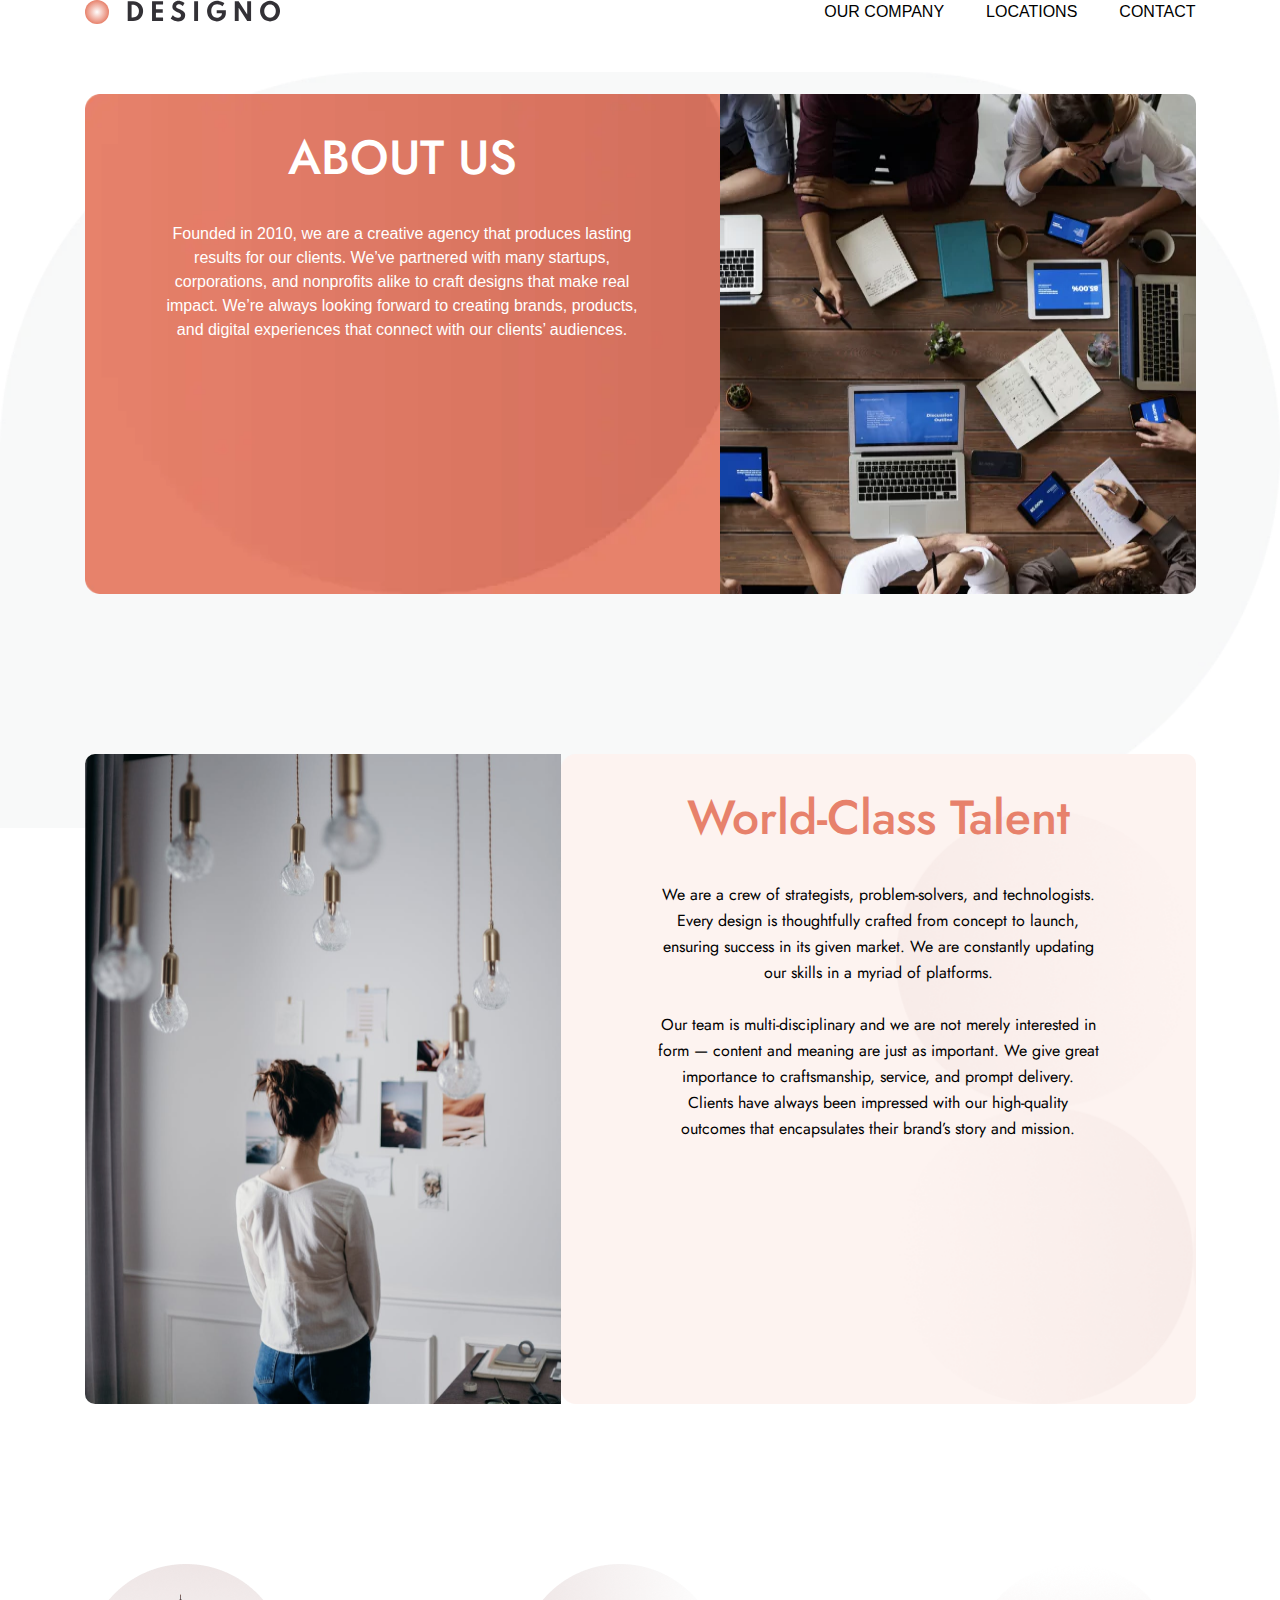
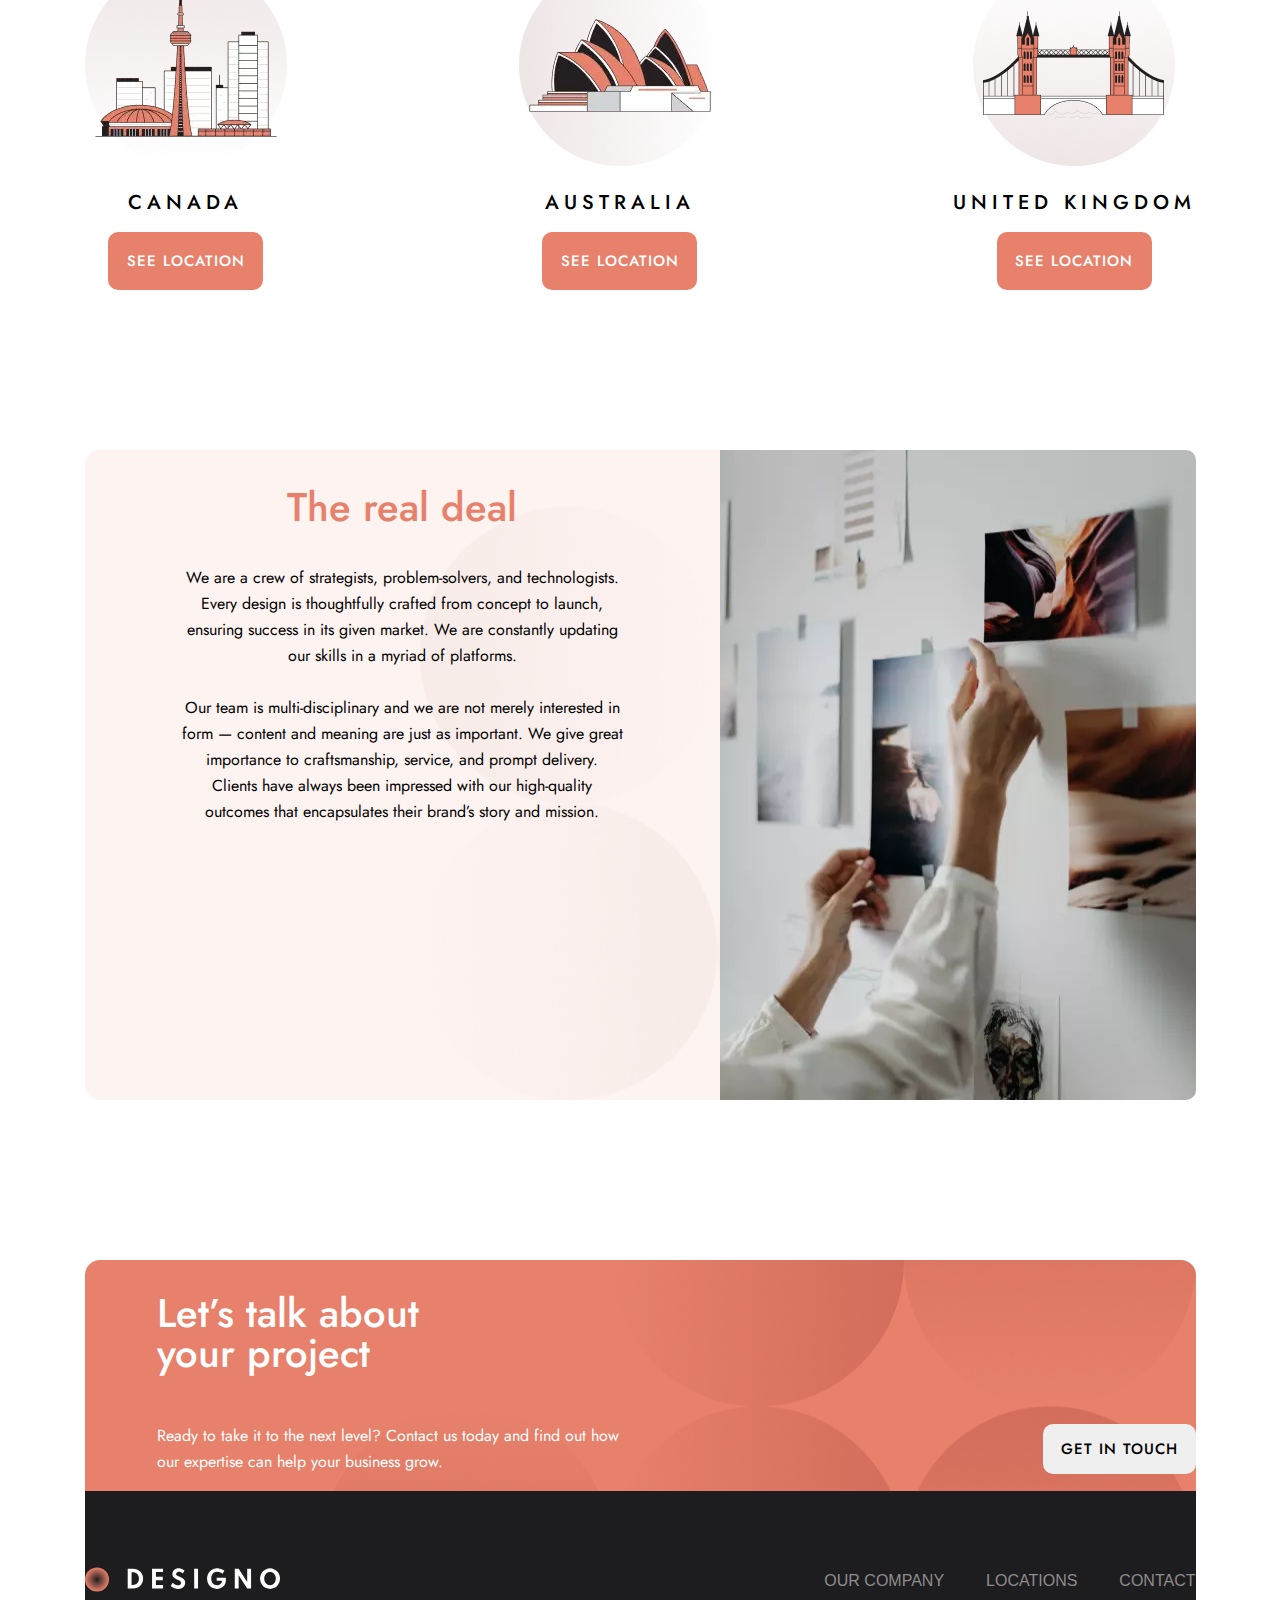
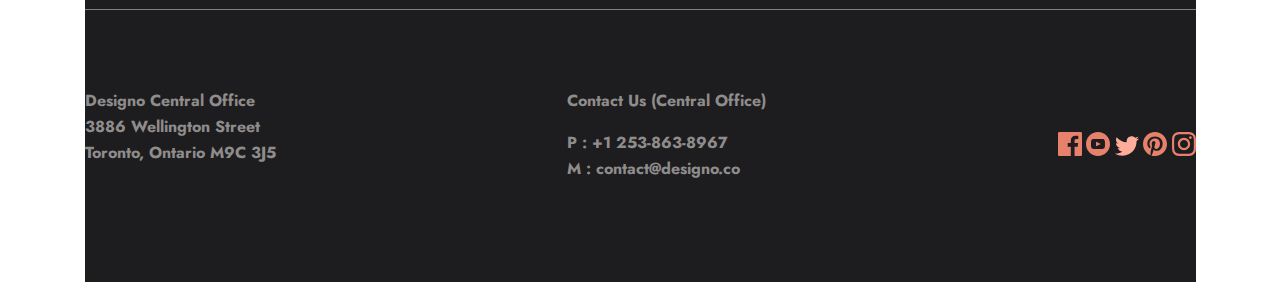
==== fifth.html @ 99ea1560 "my exam" ====
<!DOCTYPE html>
<html lang="en">
<head>
    <meta charset="UTF-8">
    <meta http-equiv="X-UA-Compatible" content="IE=edge">
    <meta name="viewport" content="width=device-width, initial-scale=1.0">
    <title>ABOUT US 5</title>
    <link rel="stylesheet" href="./css/main.css">
</head>
<body>
    

<header>
    <nav>
        <div class="container">
     <img src="./static_img/web_logo.svg" alt="">
    <a href=""> <ul class="nav_list">
        <li class="item"> <a href="">OUR COMPANY</a> </li>
        <li class="item"> <a href="sixth.html">LOCATIONS</a> </li>
        <li class="item"> <a href="">CONTACT</a> </li>
     </ul>
    </a>
        </div>
    </nav>
</header>

<main>
<section>
<div class="fift_hero">
       <div class="bcg_img">
<h2 class="five_title_first">ABOUT US</h2>
<p>Founded in 2010, we are a creative agency that produces lasting <br> results for our clients. We’ve partnered with many startups, <br> corporations, and nonprofits alike to craft designs that make real <br> impact. We’re always looking forward to creating brands, products, <br> and digital experiences that connect with our clients’ audiences.</p>
</div>
<img class="fifth_pic" src="./static_img/bitmap_pic.webp" alt="">

</div>

</section>

<section>
<div class="fift_hero_">
    <div class="bcg_img_">
<h2 class="five_title_">World-Class Talent</h2>
<p class="fifth_paragraph">We are a crew of strategists, problem-solvers, and technologists. <br>
     Every design is thoughtfully crafted from concept to launch, <br>
      ensuring success in its given market. We are constantly updating <br>
       our skills in a myriad of platforms. <br>
       <br>
    Our team is multi-disciplinary and we are not merely interested in <br>
     form — content and meaning are just as important. We give great <br>
      importance to craftsmanship, service, and prompt delivery. <br>
       Clients have always been impressed with our high-quality <br>
        outcomes that encapsulates their brand’s story and mission.</p>
</div>
<img class="fifth_pic_" src="./static_img/girl_image.png" alt="">
</div>
</section>



<section>
    <div class="card_country" >
<div class="country">
    <img src="./static_img/canada-landscape.webp" alt="">
<h2  class="name_country">CANADA</h2>
<button class="fifth_card_buttons">SEE LOCATION</button>
</div>

<div class="country">
    <img src="./static_img/australia-pic.webp" alt="">
<h2  class="name_country">AUSTRALIA</h2>
<button class="fifth_card_buttons">SEE LOCATION</button>
</div>

<div class="country">
    <img src="./static_img/UNITED_K_pic.png" alt="">
<h2 class="name_country">UNITED KINGDOM</h2>
<button class="fifth_card_buttons">SEE LOCATION</button>
</div>
</div>
</section>


<section>
    <div class="seventh_section">
        <div class="bcg_image">
    <h2 class="seventh_title">The real deal</h2>
    <p class="seventh_paragraph">We are a crew of strategists, problem-solvers, and technologists. <br>
         Every design is thoughtfully crafted from concept to launch, <br>
          ensuring success in its given market. We are constantly updating <br>
           our skills in a myriad of platforms. <br>
           <br>
        Our team is multi-disciplinary and we are not merely interested in <br>
         form — content and meaning are just as important. We give great <br>
          importance to craftsmanship, service, and prompt delivery. <br>
           Clients have always been impressed with our high-quality <br>
            outcomes that encapsulates their brand’s story and mission.</p>
    </div>
    <img class="seventh_pic" src="./static_img/wallpaper-pic.webp" alt="">
    </div>
    </section>


    <!-- FOOOTER______________________ -->
<footer>
    <div class="footer_orange">
    
    <div class="footer_data">   
         <h2 class="footer_heading">Let’s talk about <br> your project</h2>
         
    <div class="footer_btn">
        <p class="footer_para">Ready to take it to the next level? Contact us today and find out how <br> our expertise can help your business grow.
        </p>
        <button class="btn_footer">GET IN TOUCH</button>
    </div>
        
    
    </div>
    </div>
    </footer>
    
    
    
    <footer>
        <div class="main_footer">
    <div class="last_footer">
    <img src="./static_img/logo_white.svg" alt="">
    <div class="options">
        <a href="">
        <p>OUR COMPANY</p>
    <p>LOCATIONS</p>
    <p>CONTACT</p>
    </a>
    </div>
    
    
    
        </div>
       <div class="web_url">
        <div class="footer_location">
            <p>Designo Central Office <br>
                3886 Wellington Street <br>
                 Toronto, Ontario M9C 3J5</p>
        </div>
    
    <div class="web_address">
        <p class="web_contact">Contact Us (Central Office)</p>
       <a href="tel:+1 253-863-8967">P : +1 253-863-8967</a> <br>
     <a href="mailto: M : contact@designo.co"> M : contact@designo.co</a>   
    </div>
    
    <div class="social_media_icons">
       <a href="https://www.googleadservices.com/pagead/aclk?sa=L&ai=DChcSEwibyoOXnYaCAxUKp7IKHQneAjgYABAAGgJscg&ase=2&gclid=CjwKCAjwysipBhBXEiwApJOcuyTROuPZmPZ1BCZV4Mn5woM9TzfjCh6uLQJNI_WNjq6SKdimzUVcoxoCGkgQAvD_BwE&ohost=www.google.com&cid=CAESVeD2DcQlh12u0jIEfhb-bKtKBuz90FF0mhdxNypT6tGYSYkuNYJNTl7wg-zcpQf_awwEddSW4a6bxenRFx0w83M8AHt2Yn99C4ZprK9dlcvCOD9dNVs&sig=AOD64_1MKHta5LvQaCmHFtg3cfsBS3E-mQ&q&nis=4&adurl&ved=2ahUKEwim8f2WnYaCAxU1FBAIHb-NDxIQ0Qx6BAgJEAE"><img src="./static_img/facebook_icon.svg" alt=""></a> 
       <a href="https://www.youtube.com/?hl=ru"><img src="./static_img/youtube_icon.svg" alt=""></a> 
       <a href="https://twitter.com/?lang=ru"><img src="./static_img/twitt_icon.svg" alt=""></a> 
     <a href="https://twitter.com/?lang=ru"> <img src="./static_img/peta_icon.svg" alt=""></a>  
     <a href="https://www.instagram.com/"> <img src="./static_img/insta_icon.svg" alt=""></a>  
    </div>
    
    </div>
    </div>
        </footer>

























</main>
</body>
---- css/main.css ----
/*! normalize.css v8.0.1 | MIT License | github.com/necolas/normalize.css */
/* Document
   ========================================================================== */
/**
 * 1. Correct the line height in all browsers.
 * 2. Prevent adjustments of font size after orientation changes in iOS.
 */
html {
  line-height: 1.15; /* 1 */
  -webkit-text-size-adjust: 100%; /* 2 */
}

/* Sections
   ========================================================================== */
/**
 * Remove the margin in all browsers.
 */
body {
  margin: 0;
}

/**
 * Render the `main` element consistently in IE.
 */
main {
  display: block;
}

/**
 * Correct the font size and margin on `h1` elements within `section` and
 * `article` contexts in Chrome, Firefox, and Safari.
 */
h1 {
  font-size: 2em;
  margin: 0.67em 0;
}

/* Grouping content
   ========================================================================== */
/**
 * 1. Add the correct box sizing in Firefox.
 * 2. Show the overflow in Edge and IE.
 */
hr {
  box-sizing: content-box; /* 1 */
  height: 0; /* 1 */
  overflow: visible; /* 2 */
}

/**
 * 1. Correct the inheritance and scaling of font size in all browsers.
 * 2. Correct the odd `em` font sizing in all browsers.
 */
pre {
  font-family: monospace, monospace; /* 1 */
  font-size: 1em; /* 2 */
}

/* Text-level semantics
   ========================================================================== */
/**
 * Remove the gray background on active links in IE 10.
 */
a {
  background-color: transparent;
}

/**
 * 1. Remove the bottom border in Chrome 57-
 * 2. Add the correct text decoration in Chrome, Edge, IE, Opera, and Safari.
 */
abbr[title] {
  border-bottom: none; /* 1 */
  text-decoration: underline; /* 2 */
  text-decoration: underline dotted; /* 2 */
}

/**
 * Add the correct font weight in Chrome, Edge, and Safari.
 */
b,
strong {
  font-weight: bolder;
}

/**
 * 1. Correct the inheritance and scaling of font size in all browsers.
 * 2. Correct the odd `em` font sizing in all browsers.
 */
code,
kbd,
samp {
  font-family: monospace, monospace; /* 1 */
  font-size: 1em; /* 2 */
}

/**
 * Add the correct font size in all browsers.
 */
small {
  font-size: 80%;
}

/**
 * Prevent `sub` and `sup` elements from affecting the line height in
 * all browsers.
 */
sub,
sup {
  font-size: 75%;
  line-height: 0;
  position: relative;
  vertical-align: baseline;
}

sub {
  bottom: -0.25em;
}

sup {
  top: -0.5em;
}

/* Embedded content
   ========================================================================== */
/**
 * Remove the border on images inside links in IE 10.
 */
img {
  border-style: none;
}

/* Forms
   ========================================================================== */
/**
 * 1. Change the font styles in all browsers.
 * 2. Remove the margin in Firefox and Safari.
 */
button,
input,
optgroup,
select,
textarea {
  font-family: inherit; /* 1 */
  font-size: 100%; /* 1 */
  line-height: 1.15; /* 1 */
  margin: 0; /* 2 */
}

/**
 * Show the overflow in IE.
 * 1. Show the overflow in Edge.
 */
button,
input { /* 1 */
  overflow: visible;
}

/**
 * Remove the inheritance of text transform in Edge, Firefox, and IE.
 * 1. Remove the inheritance of text transform in Firefox.
 */
button,
select { /* 1 */
  text-transform: none;
}

/**
 * Correct the inability to style clickable types in iOS and Safari.
 */
button,
[type=button],
[type=reset],
[type=submit] {
  -webkit-appearance: button;
}

/**
 * Remove the inner border and padding in Firefox.
 */
button::-moz-focus-inner,
[type=button]::-moz-focus-inner,
[type=reset]::-moz-focus-inner,
[type=submit]::-moz-focus-inner {
  border-style: none;
  padding: 0;
}

/**
 * Restore the focus styles unset by the previous rule.
 */
button:-moz-focusring,
[type=button]:-moz-focusring,
[type=reset]:-moz-focusring,
[type=submit]:-moz-focusring {
  outline: 1px dotted ButtonText;
}

/**
 * Correct the padding in Firefox.
 */
fieldset {
  padding: 0.35em 0.75em 0.625em;
}

/**
 * 1. Correct the text wrapping in Edge and IE.
 * 2. Correct the color inheritance from `fieldset` elements in IE.
 * 3. Remove the padding so developers are not caught out when they zero out
 *    `fieldset` elements in all browsers.
 */
legend {
  box-sizing: border-box; /* 1 */
  color: inherit; /* 2 */
  display: table; /* 1 */
  max-width: 100%; /* 1 */
  padding: 0; /* 3 */
  white-space: normal; /* 1 */
}

/**
 * Add the correct vertical alignment in Chrome, Firefox, and Opera.
 */
progress {
  vertical-align: baseline;
}

/**
 * Remove the default vertical scrollbar in IE 10+.
 */
textarea {
  overflow: auto;
}

/**
 * 1. Add the correct box sizing in IE 10.
 * 2. Remove the padding in IE 10.
 */
[type=checkbox],
[type=radio] {
  box-sizing: border-box; /* 1 */
  padding: 0; /* 2 */
}

/**
 * Correct the cursor style of increment and decrement buttons in Chrome.
 */
[type=number]::-webkit-inner-spin-button,
[type=number]::-webkit-outer-spin-button {
  height: auto;
}

/**
 * 1. Correct the odd appearance in Chrome and Safari.
 * 2. Correct the outline style in Safari.
 */
[type=search] {
  -webkit-appearance: textfield; /* 1 */
  outline-offset: -2px; /* 2 */
}

/**
 * Remove the inner padding in Chrome and Safari on macOS.
 */
[type=search]::-webkit-search-decoration {
  -webkit-appearance: none;
}

/**
 * 1. Correct the inability to style clickable types in iOS and Safari.
 * 2. Change font properties to `inherit` in Safari.
 */
::-webkit-file-upload-button {
  -webkit-appearance: button; /* 1 */
  font: inherit; /* 2 */
}

/* Interactive
   ========================================================================== */
/*
 * Add the correct display in Edge, IE 10+, and Firefox.
 */
details {
  display: block;
}

/*
 * Add the correct display in all browsers.
 */
summary {
  display: list-item;
}

/* Misc
   ========================================================================== */
/**
 * Add the correct display in IE 10+.
 */
template {
  display: none;
}

/**
 * Add the correct display in IE 10.
 */
[hidden] {
  display: none;
}

@font-face {
  font-family: "Jost";
  src: url("/fonts/Jost-ExtraBold.eot");
  src: url("/fonts/Jost-ExtraBold.eot?#iefix") format("embedded-opentype"), url("/fonts/Jost-ExtraBold.woff2") format("woff2"), url("/fonts/Jost-ExtraBold.woff") format("woff"), url("/fonts/Jost-ExtraBold.ttf") format("truetype");
  font-weight: bold;
  font-style: normal;
  font-display: swap;
}
@font-face {
  font-family: "Jost";
  src: url("/fonts/Jost-SemiBold.eot");
  src: url("/fonts/Jost-SemiBold.eot?#iefix") format("embedded-opentype"), url("Jost-SemiBold.woff2") format("woff2"), url("/fonts/Jost-SemiBold.woff") format("woff"), url("/fonts/Jost-SemiBold.ttf") format("truetype");
  font-weight: 600;
  font-style: normal;
  font-display: swap;
}
@font-face {
  font-family: "Jost";
  src: url("/fonts/Jost-Medium.eot");
  src: url("/fonts/Jost-Medium.eot?#iefix") format("embedded-opentype"), url("/fonts/Jost-Medium.woff2") format("woff2"), url("/fonts/Jost-Medium.woff") format("woff"), url("/fonts/Jost-Medium.ttf") format("truetype");
  font-weight: 500;
  font-style: normal;
  font-display: swap;
}
@font-face {
  font-family: "Jost";
  src: url("/fonts/Jost-Thin.eot");
  src: url("/fonts/Jost-Thin.eot?#iefix") format("embedded-opentype"), url("/fonts/Jost-Thin.woff2") format("woff2"), url("/fonts/Jost-Thin.woff") format("woff"), url("/fonts/Jost-Thin.ttf") format("truetype");
  font-weight: 100;
  font-style: normal;
  font-display: swap;
}
@font-face {
  font-family: "Jost";
  src: url("/fonts/Jost-Light.eot");
  src: url("/fonts/Jost-Light.eot?#iefix") format("embedded-opentype"), url("/fonts/Jost-Light.woff2") format("woff2"), url("/fonts/Jost-Light.woff") format("woff"), url("/fonts/Jost-Light.ttf") format("truetype");
  font-weight: 300;
  font-style: normal;
  font-display: swap;
}
@font-face {
  font-family: "Jost";
  src: url("/fonts/Jost-Regular.eot");
  src: url("/fonts/Jost-Regular.eot?#iefix") format("embedded-opentype"), url("/fonts/Jost-Regular.woff2") format("woff2"), url("/fonts/Jost-Regular.woff") format("woff"), url("/fonts/Jost-Regular.ttf") format("truetype");
  font-weight: normal;
  font-style: normal;
  font-display: swap;
}
@font-face {
  font-family: "Jost";
  src: url("/fonts/Jost-Bold.eot");
  src: url("/fonts/Jost-Bold.eot?#iefix") format("embedded-opentype"), url("/fonts/Jost-Bold.woff2") format("woff2"), url("/fonts/Jost-Bold.woff") format("woff"), url("/fonts/Jost-Bold.ttf") format("truetype");
  font-weight: bold;
  font-style: normal;
  font-display: swap;
}
html {
  box-sizing: border-box;
  height: 100%;
  scroll-behavior: smooth;
}

*,
*::after, *::before {
  box-sizing: inherit;
}

body {
  display: flex;
  flex-direction: column;
  height: 100%;
  padding: 0;
  margin: 0 auto;
  font-family: Arial, sans-serif;
  font-size: 16px;
  line-height: 1.5;
}

img {
  max-width: 100%;
  height: auto;
}

ul, ol {
  list-style-type: none;
  padding: 0;
  margin: 0;
}

html {
  scroll-behavior: smooth;
}

body {
  box-sizing: border-box;
  max-width: 1600px;
  width: 1111px;
  width: 0 auto;
  background-image: url(/static_img/Rectangle_bcg_image.webp);
  background-position: left;
  background-repeat: no-repeat;
  background-size: contain;
}

.container {
  display: flex;
  justify-content: space-between;
}

.nav_list {
  display: flex;
  gap: 42px;
}

.first_section {
  margin-top: 70px;
}

.hero_container {
  justify-content: center;
  align-items: center;
  display: flex;
  height: 640px;
  background-color: #E7816B;
  border-radius: 8px;
  color: #fff;
  background-image: url(/static_img/Oval_png.png);
  background-position: right;
  background-size: contain;
  background-repeat: no-repeat;
}
.hero_container .hero {
  flex-direction: column;
}
.hero_container .hero_pic {
  margin-top: 28px;
}
.hero_container .hero_button {
  display: inline-block;
  padding: 10px 19px;
  border-radius: 8px;
  font-family: "Jost";
  border: none;
  cursor: pointer;
  transition: all 0.3s ease-in-out;
}

.item a {
  text-decoration: none;
  color: black;
}

.item:hover {
  text-decoration-line: underline;
}

.hero_title {
  font-family: "Jost";
}
.hero_title .hero_info {
  font-family: "Jost";
}

.hero_button:hover {
  background-color: rgb(188, 182, 182);
  padding: 10px 24px;
  transition: all 0.3s ease-in-out;
}

a {
  text-decoration: none;
}

.card_container {
  display: flex;
  gap: 35px;
  justify-content: space-between;
  margin-top: 150px;
  text-decoration: none;
  width: 100%;
}

.first_card {
  display: flex;
  flex-direction: column;
  background-image: url(/static_img/Bitmap_laptop.webp);
  background-position: center;
  background-repeat: no-repeat;
  background-size: cover;
  width: 500px;
  height: 600px;
  justify-content: center;
  align-items: center;
  color: #fff;
  text-decoration: none;
}
.first_card .card_title {
  display: flex;
  color: #FFF;
  font-family: Jost;
  font-size: 40px;
  font-style: normal;
  font-weight: 500;
  line-height: 48px;
  letter-spacing: 2px;
}
.first_card .card_title .card_para {
  display: flex;
  color: #FFF;
  font-family: Jost;
  font-size: 15px;
  font-style: normal;
  font-weight: 500;
  line-height: normal;
  letter-spacing: 5px;
  text-transform: uppercase;
}

.opacity {
  width: 500px;
  height: 600px;
  position: absolute;
  transition: all 0.5s ease-in-out;
}

.opacity:hover {
  transition: all 0.5s ease-in-out;
  background-color: #FFAD98;
  opacity: 0.6;
}

.first_card:hover {
  background: #E7816B;
  opacity: 0.6;
  border-radius: 12px;
}

.second_card {
  display: flex;
  flex-direction: column;
  background-image: url(/static_img/Bitmap_phone.webp);
  background-position: center;
  background-repeat: no-repeat;
  background-size: contain;
  width: 500px;
  height: 300px;
  justify-content: center;
  align-items: center;
  color: #fff;
  color: #FFF;
  text-align: center;
  font-family: Jost;
  font-size: 40px;
  font-style: normal;
  font-weight: 500;
  line-height: 48px; /* 120% */
  letter-spacing: 2px;
  text-decoration: none;
}

.opacity_two {
  width: 500px;
  height: 300px;
  position: absolute;
  transition: all 0.3s ease-in-out;
}

.opacity_two:hover {
  transition: all 0.5s ease-in-out;
  background-color: #FFAD98;
  opacity: 0.6;
  border-radius: 12px;
}

.second_card_last {
  display: flex;
  flex-direction: column;
  background-image: url(/static_img/Bitmap_graph.webp);
  background-position: center;
  background-repeat: no-repeat;
  background-size: contain;
  width: 500px;
  height: 300px;
  justify-content: center;
  align-items: center;
  color: #fff;
  color: #FFF;
  text-align: center;
  font-family: Jost;
  font-size: 40px;
  font-style: normal;
  font-weight: 500;
  line-height: 48px; /* 120% */
  letter-spacing: 2px;
  text-decoration: none;
}

.second_last_opacity {
  width: 500px;
  height: 300px;
  position: absolute;
  transition: all 0.3s ease-in-out;
  border-radius: 12px;
}

.second_last_opacity:hover {
  transition: all 0.5s ease-in-out;
  background-color: #FFAD98;
  opacity: 0.6;
  border-radius: 12px;
}

.two_cards {
  flex-direction: column;
}

.info {
  color: #FFF;
  font-family: Jost;
  font-size: 15px;
  font-style: normal;
  font-weight: 500;
  line-height: normal;
  letter-spacing: 5px;
  text-transform: uppercase;
  text-decoration: none;
}

.forth_container {
  display: flex;
  gap: 25px;
  margin-top: 160px;
}

.forth_card {
  align-items: center;
  text-align: center;
  flex-direction: column;
}

.fifth_card {
  align-items: center;
  text-align: center;
  flex-direction: column;
}

.sixth_card {
  align-items: center;
  text-align: center;
  flex-direction: column;
}

.footer_orange {
  background-image: url(/static_img/footer_orange.webp);
}
.footer_orange .footer_data {
  display: flex;
  flex-direction: column;
  margin-left: 72px;
  margin-top: 160px;
}

.footer_heading {
  font-family: Jost;
  font-size: 40px;
  font-weight: 500;
  line-height: 40px;
  letter-spacing: 0px;
  text-align: left;
  color: #FFF;
}

.footer_para {
  font-family: Jost;
  font-size: 16px;
  font-weight: 400;
  line-height: 26px;
  letter-spacing: 0px;
  text-align: left;
  color: #FFF;
}

.footer_btn {
  align-items: center;
  display: flex;
  justify-content: space-between;
}

.btn_footer {
  padding: 14px 18px;
  border-radius: 10px;
  font-family: Jost;
  font-size: 15px;
  font-weight: 500;
  line-height: 22px;
  letter-spacing: 1px;
  text-align: left;
  border: none;
  cursor: pointer;
}

.main_footer {
  display: flex;
  flex-direction: column;
  height: 391px;
  background-color: #1D1C1E;
}

.last_footer {
  display: flex;
  margin-top: 62px;
  justify-content: space-between;
  background-color: #1D1C1E;
  border-bottom: gray solid 1px;
}
.last_footer .options a {
  display: flex;
  gap: 42px;
  color: rgb(143, 140, 140);
}

.web_url {
  display: flex;
  justify-content: space-between;
  background-color: #1D1C1E;
  margin-top: 62px;
}
.web_url .web_address {
  flex-direction: column;
  color: rgb(143, 140, 140) #FFF;
  font-family: Jost;
  font-size: 16px;
  font-weight: 400;
  line-height: 26px;
  letter-spacing: 0px;
  text-align: left;
  text-decoration: none;
  font-family: Jost;
  font-size: 16px;
  font-weight: 700;
  line-height: 26px;
  letter-spacing: 0px;
  text-align: left;
}
.web_url .web_address a {
  flex-direction: column;
  color: rgb(143, 140, 140);
}
.web_url .social_media_icons {
  margin-top: 60px;
  cursor: pointer;
}

.footer_location {
  color: rgb(143, 140, 140);
  font-family: Jost;
  font-size: 16px;
  font-weight: 400;
  line-height: 26px;
  letter-spacing: 0px;
  text-align: left;
  font-family: Jost;
  font-size: 16px;
  font-weight: 700;
  line-height: 26px;
  letter-spacing: 0px;
  text-align: left;
}

.web_contact {
  color: rgb(143, 140, 140);
}

.hero_orange {
  background-image: url(/static_img/footer_orange.webp);
  background-repeat: no-repeat;
}
.hero_orange .hero_data {
  display: flex;
  flex-direction: column;
  align-items: center;
  border-radius: 10px;
  height: 400px;
}

.second_section_cards {
  display: flex;
  gap: 30px;
}

.express_card {
  display: flex;
  flex-direction: column;
  background-color: #FDF3F0;
  width: 350px;
  border-radius: 0px 0px 8px 8px;
  color: #E7816B;
  align-items: center;
  transition: all 0.4s ease-in-out;
  cursor: pointer;
}

.express_card:hover {
  background-color: #E7816B;
  color: #fff;
  transition: all 0.4s ease-in-out;
}

.express_info {
  color: black;
}

.express_info:hover {
  color: #fff;
}

.second_card_row {
  display: flex;
  margin-top: 32px;
  gap: 30px;
}

.couple_cards {
  display: flex;
  gap: 32px;
  margin-top: 160px;
  align-items: center;
  justify-content: center;
}

.hero_orange_third {
  background-image: url(/static_img/footer_orange.webp);
  background-repeat: no-repeat;
}
.hero_orange_third .hero_data {
  display: flex;
  flex-direction: column;
  align-items: center;
  border-radius: 10px;
  height: 400px;
  margin-top: 70px;
}

h3 {
  font-family: Jost;
  font-size: 20px;
  font-weight: 500;
  line-height: 26px;
  letter-spacing: 5px;
  text-align: center;
}

.second_card_ {
  display: flex;
  flex-direction: column;
  background-image: url(/static_img/Bitmap_phone.webp);
  background-position: center;
  background-repeat: no-repeat;
  background-size: contain;
  width: 500px;
  height: 300px;
  justify-content: center;
  align-items: center;
  color: #fff;
  color: #FFF;
}

.web_design_title {
  text-align: center;
  font-family: "Jost";
  font-size: 40px;
  font-weight: 500;
  line-height: 48px;
  letter-spacing: 2px;
  text-align: left;
}

.fift_hero {
  display: flex;
  margin-top: 70px;
  text-align: center;
  justify-content: center;
  color: #FFF;
}

.bcg_img {
  background-image: url(/static_img/fifth_hero_pic.webp);
  background-position: left;
  background-repeat: no-repeat;
  background-size: cover;
  width: 1111px;
  height: 500px;
  border-radius: 10px 0px 0px 10px;
}

.five_title_ {
  font-family: Jost;
  font-size: 48px;
  font-weight: 500;
  line-height: 48px;
  letter-spacing: 0px;
  text-align: center;
  color: #E7816B;
}

.five_title_first {
  font-family: Jost;
  font-size: 48px;
  font-weight: 500;
  line-height: 48px;
  letter-spacing: 0px;
  text-align: center;
}

.fifth_pic {
  border-radius: 0px 10px 10px 0px;
}

.fift_hero_ {
  display: flex;
  margin-top: 160px;
  flex-direction: row-reverse;
}

.fifth_paragraph {
  font-family: Jost;
  font-size: 16px;
  font-weight: 400;
  line-height: 26px;
  letter-spacing: 0px;
  text-align: left;
  align-items: center;
  justify-content: center;
  text-align: center;
  margin-top: 35px;
}

.fifth_pic_ {
  border-radius: 10px 0px 0px 10px;
}

.bcg_img_ {
  background-image: url(/static_img/girl_pic.png);
  background-position: left;
  background-repeat: no-repeat;
  background-size: cover;
  width: 1111px;
  height: 650px;
  border-radius: 0px 10px 10px 0px;
}

.country {
  align-items: center;
  text-align: center;
}

.card_country {
  display: flex;
  justify-content: space-between;
  margin-top: 160px;
}

.name_country {
  font-family: Jost;
  font-size: 20px;
  font-weight: 500;
  line-height: 26px;
  letter-spacing: 5px;
  text-align: center;
}

.fifth_card_buttons {
  padding: 18px 18.5px;
  color: #FFF;
  font-family: Jost;
  font-size: 15px;
  font-weight: 500;
  line-height: 22px;
  letter-spacing: 1px;
  text-align: center;
  border-radius: 10px;
  background-color: #E7816B;
  border: none;
  cursor: pointer;
  transition: all 0.4s ease-in-out;
}

.fifth_card_buttons:hover {
  background-color: #E7816B;
  opacity: 0.5;
  transition: all 0.4s ease-in-out;
}

.seventh_section {
  display: flex;
  margin-top: 160px;
  flex-direction: row;
}
.seventh_section .seventh_title {
  font-family: Jost;
  font-size: 40px;
  font-weight: 500;
  line-height: 48px;
  letter-spacing: 0px;
  text-align: left;
  color: #E7816B;
  text-align: center;
  align-items: center;
  justify-content: center;
}
.seventh_section .seventh_paragraph {
  font-family: Jost;
  font-size: 16px;
  font-weight: 400;
  line-height: 26px;
  letter-spacing: 0px;
  text-align: left;
  text-align: center;
  align-items: center;
  justify-content: center;
}

.bcg_image {
  background-image: url(/static_img/girl_pic.png);
  background-position: left;
  background-repeat: no-repeat;
  background-size: cover;
  width: 1111px;
  height: 650px;
  border-radius: 10px 0px 0px 10px;
}

.seventh_pic {
  border-radius: 0px 10px 10px 0px;
}

.sixth_hero_address {
  background-image: url(/static_img/sixth-hero-img.webp);
  background-position: left;
  background-repeat: no-repeat;
  background-size: contain;
  width: 800px;
  height: 350px;
  text-align: center;
  display: flex;
  justify-content: space-between;
}

.addrss_six {
  display: flex;
  gap: 100px;
  margin-left: 50px;
  margin-top: 60px;
  text-align: center;
}

.web_links {
  margin-top: 100px;
}

.web_links a {
  color: black;
  text-align: center;
}

.sixth_location {
  margin-top: 40px;
}

.canada_title {
  font-family: Jost;
  font-size: 40px;
  font-weight: 500;
  line-height: 48px;
  letter-spacing: 0px;
  text-align: left;
  color: #E7816B;
}

.first_map {
  border-radius: 10px;
}

.first_location {
  display: flex;
  margin-top: 70px;
  gap: 30px;
}

.first_location_ {
  display: flex;
  margin-top: 70px;
  flex-direction: row-reverse;
  gap: 30px;
}

.inputs {
  display: flex;
}

.container_inputs {
  display: flex;
  flex-direction: column;
  border: none;
  width: 220px;
  color: #fff;
}

.contact_section {
  display: flex;
  justify-content: space-evenly;
  background-image: url(/static_img/seventh-page-bc-img.webp);
  background-position: center;
  background-repeat: no-repeat;
  background-size: cover;
  border-radius: 10px;
  height: 480px;
  align-items: center;
  margin-top: 70px;
  margin-bottom: 50px;
}

input {
  border: none;
  border-bottom: solid #fff 1px;
  line-height: 20px;
  background-color: #E7816B;
  font-family: Jost;
  color: #fff;
  font-size: 15px;
  font-weight: 500;
  line-height: 36px;
  letter-spacing: 0px;
  text-align: left;
}

textarea {
  background-color: #E7816B;
  border: none;
  border-bottom: solid #fff 1px;
  font-family: Jost;
  font-size: 15px;
  font-weight: 500;
  line-height: 26px;
  letter-spacing: 0px;
  text-align: left;
  color: #fff;
}

.btn_ {
  display: inline;
  background-color: #E7816B;
  color: #fff;
  margin-top: 12px;
  border-radius: 11px;
  padding: 12px 20px;
  border-color: #fff;
  cursor: pointer;
  transition: all 0.4s ease-in-out;
}

.btn_:hover {
  background-color: #dab0a6;
  opacity: 0.8;
  transition: all 0.4s ease-in-out;
}

.contact_title {
  font-family: Jost;
  font-size: 48px;
  font-weight: 500;
  line-height: 48px;
  letter-spacing: 0px;
  text-align: left;
  color: #fff;
}

.contact_info {
  font-family: Jost;
  font-size: 16px;
  font-weight: 400;
  line-height: 26px;
  letter-spacing: 0px;
  text-align: left;
  color: #fff;
}

.card_country {
  margin-bottom: 72px;
}/*# sourceMappingURL=main.css.map */
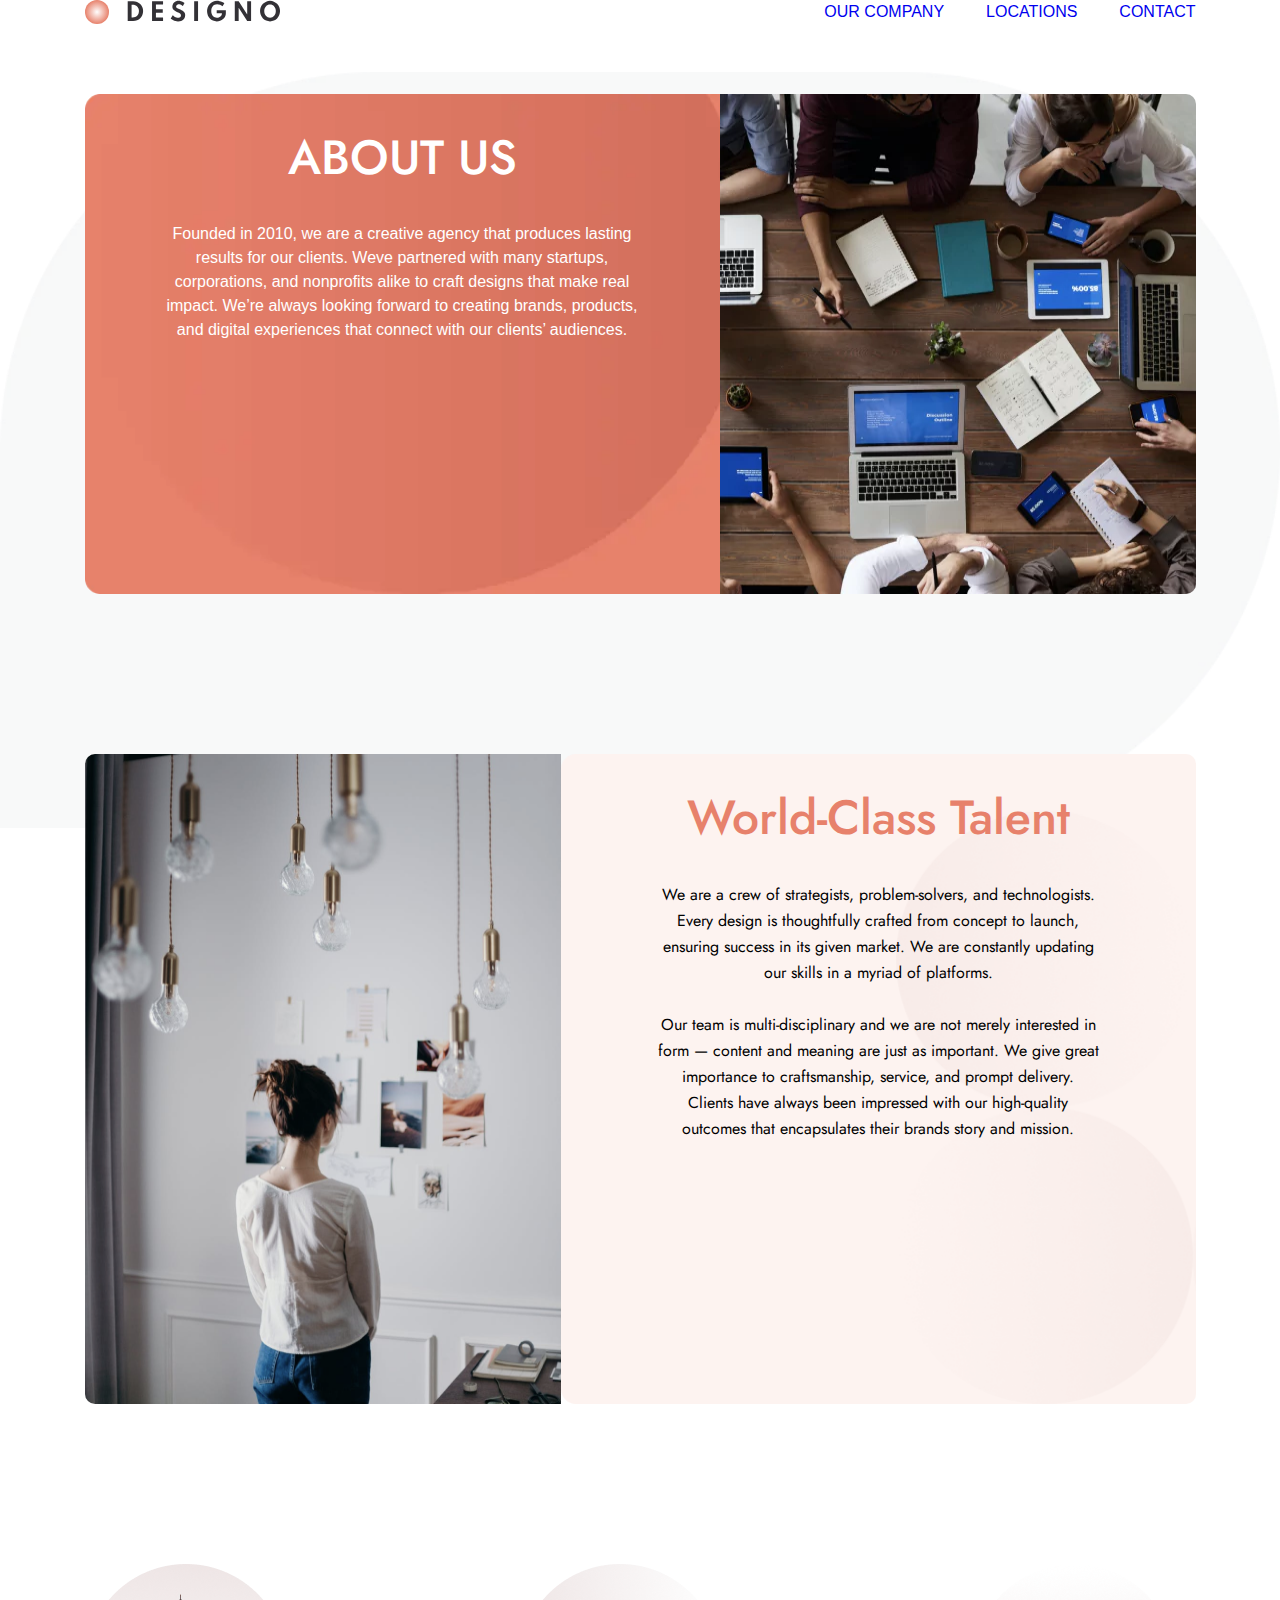
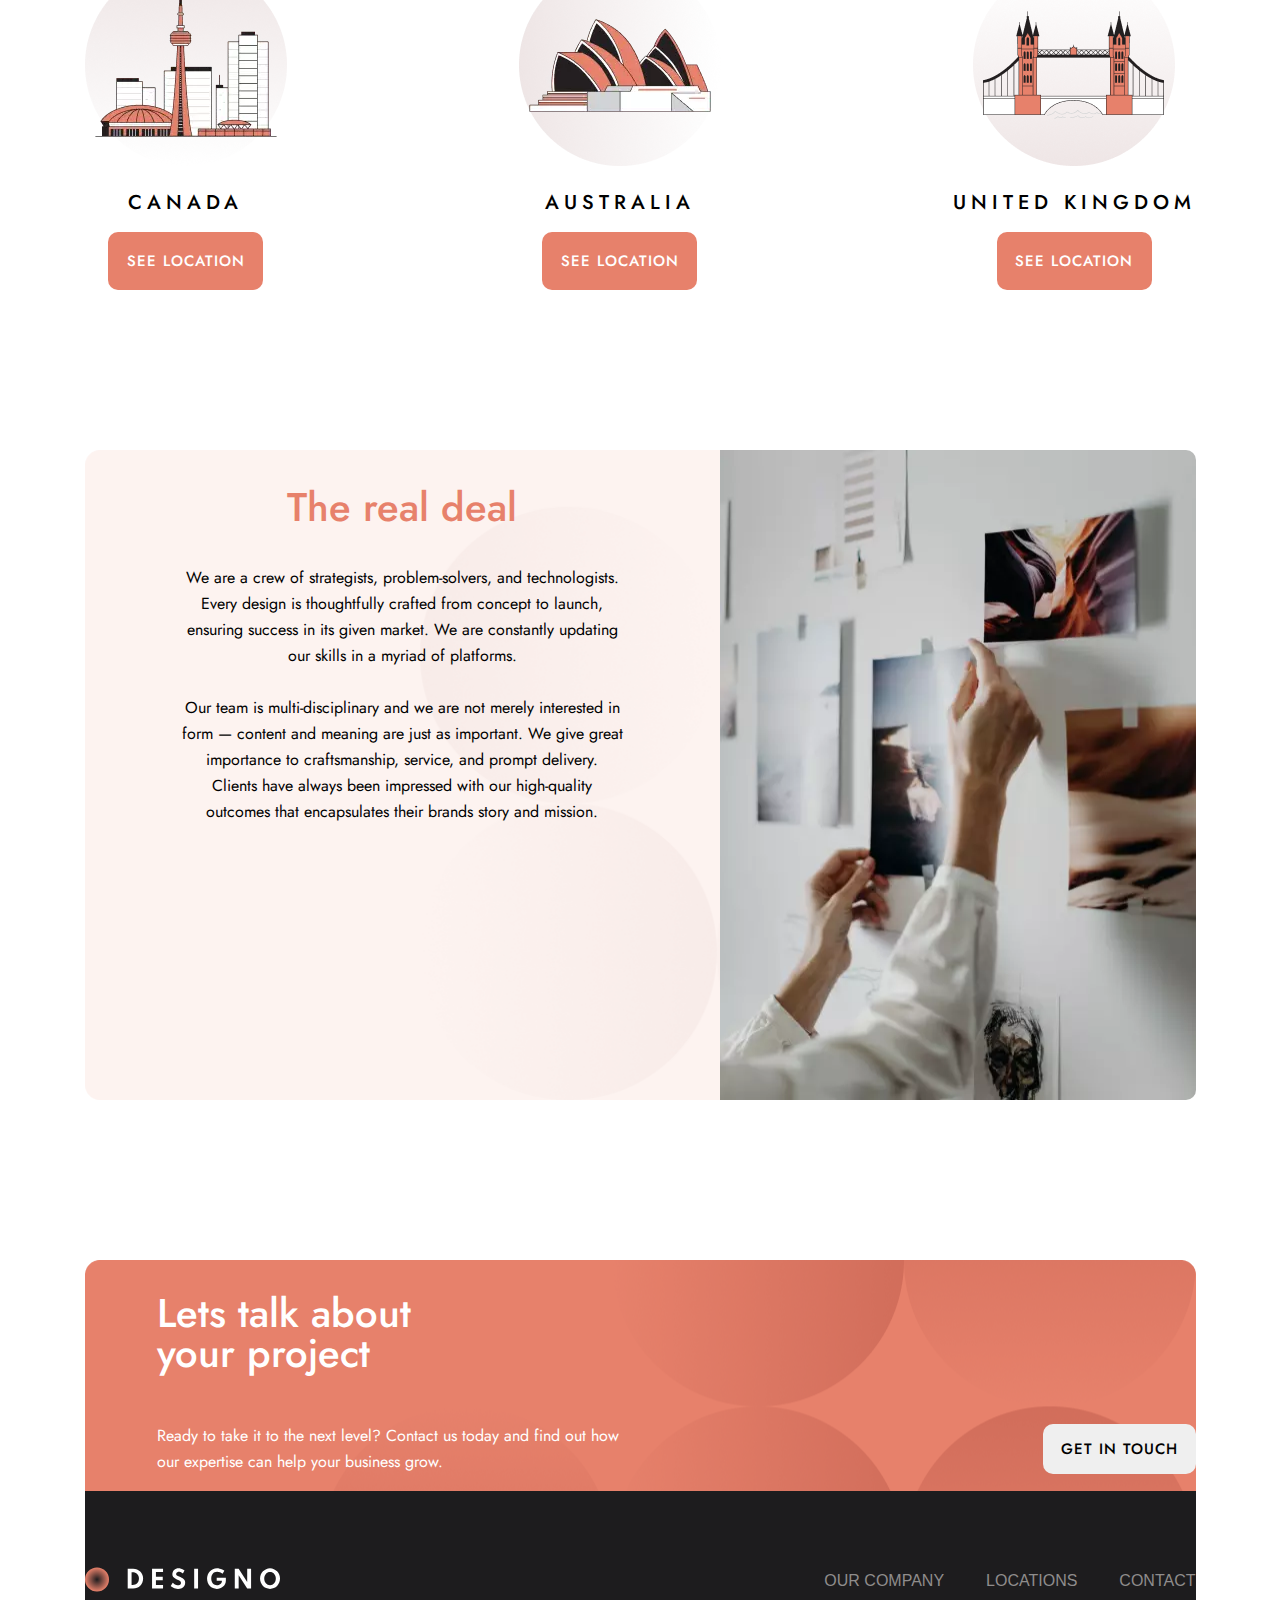
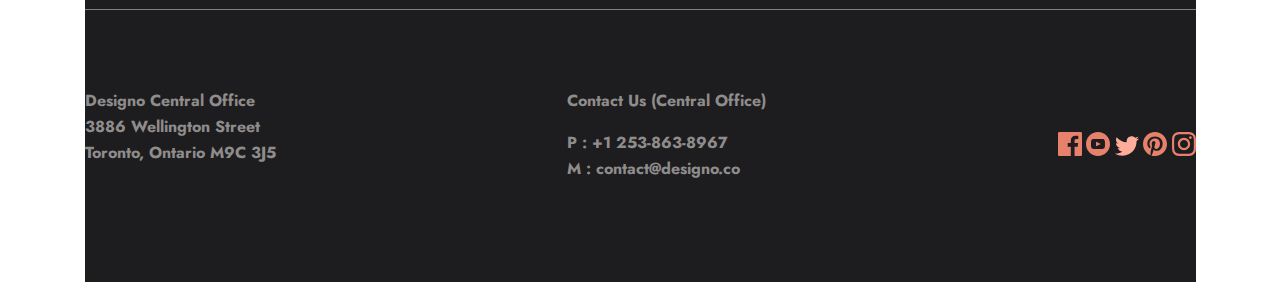
==== commit c32b5cb9: "muminov i" ====
--- a/fifth.html
+++ b/fifth.html
@@ -14,10 +14,10 @@
     <nav>
         <div class="container">
      <img src="./static_img/web_logo.svg" alt="">
-    <a href=""> <ul class="nav_list">
-        <li class="item"> <a href="">OUR COMPANY</a> </li>
-        <li class="item"> <a href="sixth.html">LOCATIONS</a> </li>
-        <li class="item"> <a href="">CONTACT</a> </li>
+    <a href="sixth.html"> <ul class="nav_list">
+        <li class="item"> OUR COMPANY </li>
+        <li class="item"> LOCATIONS </li>
+        <li class="item"> CONTACT </li>
      </ul>
     </a>
         </div>
@@ -29,7 +29,7 @@
 <div class="fift_hero">
        <div class="bcg_img">
 <h2 class="five_title_first">ABOUT US</h2>
-<p>Founded in 2010, we are a creative agency that produces lasting <br> results for our clients. We’ve partnered with many startups, <br> corporations, and nonprofits alike to craft designs that make real <br> impact. We’re always looking forward to creating brands, products, <br> and digital experiences that connect with our clients’ audiences.</p>
+<p>Founded in 2010, we are a creative agency that produces lasting <br> results for our clients. Weve partnered with many startups, <br> corporations, and nonprofits alike to craft designs that make real <br> impact. We’re always looking forward to creating brands, products, <br> and digital experiences that connect with our clients’ audiences.</p>
 </div>
 <img class="fifth_pic" src="./static_img/bitmap_pic.webp" alt="">
 
@@ -50,7 +50,7 @@
      form — content and meaning are just as important. We give great <br>
       importance to craftsmanship, service, and prompt delivery. <br>
        Clients have always been impressed with our high-quality <br>
-        outcomes that encapsulates their brand’s story and mission.</p>
+        outcomes that encapsulates their brands story and mission.</p>
 </div>
 <img class="fifth_pic_" src="./static_img/girl_image.png" alt="">
 </div>
@@ -94,7 +94,7 @@
          form — content and meaning are just as important. We give great <br>
           importance to craftsmanship, service, and prompt delivery. <br>
            Clients have always been impressed with our high-quality <br>
-            outcomes that encapsulates their brand’s story and mission.</p>
+            outcomes that encapsulates their brands story and mission.</p>
     </div>
     <img class="seventh_pic" src="./static_img/wallpaper-pic.webp" alt="">
     </div>
@@ -106,7 +106,7 @@
     <div class="footer_orange">
     
     <div class="footer_data">   
-         <h2 class="footer_heading">Let’s talk about <br> your project</h2>
+         <h2 class="footer_heading">Lets talk about <br> your project</h2>
          
     <div class="footer_btn">
         <p class="footer_para">Ready to take it to the next level? Contact us today and find out how <br> our expertise can help your business grow.
@@ -145,8 +145,8 @@
     
     <div class="web_address">
         <p class="web_contact">Contact Us (Central Office)</p>
-       <a href="tel:+1 253-863-8967">P : +1 253-863-8967</a> <br>
-     <a href="mailto: M : contact@designo.co"> M : contact@designo.co</a>   
+       <a href="+998916777871">P : +1 253-863-8967</a> <br>
+     <a href="contact@designo.co"> M : contact@designo.co</a>   
     </div>
     
     <div class="social_media_icons">
